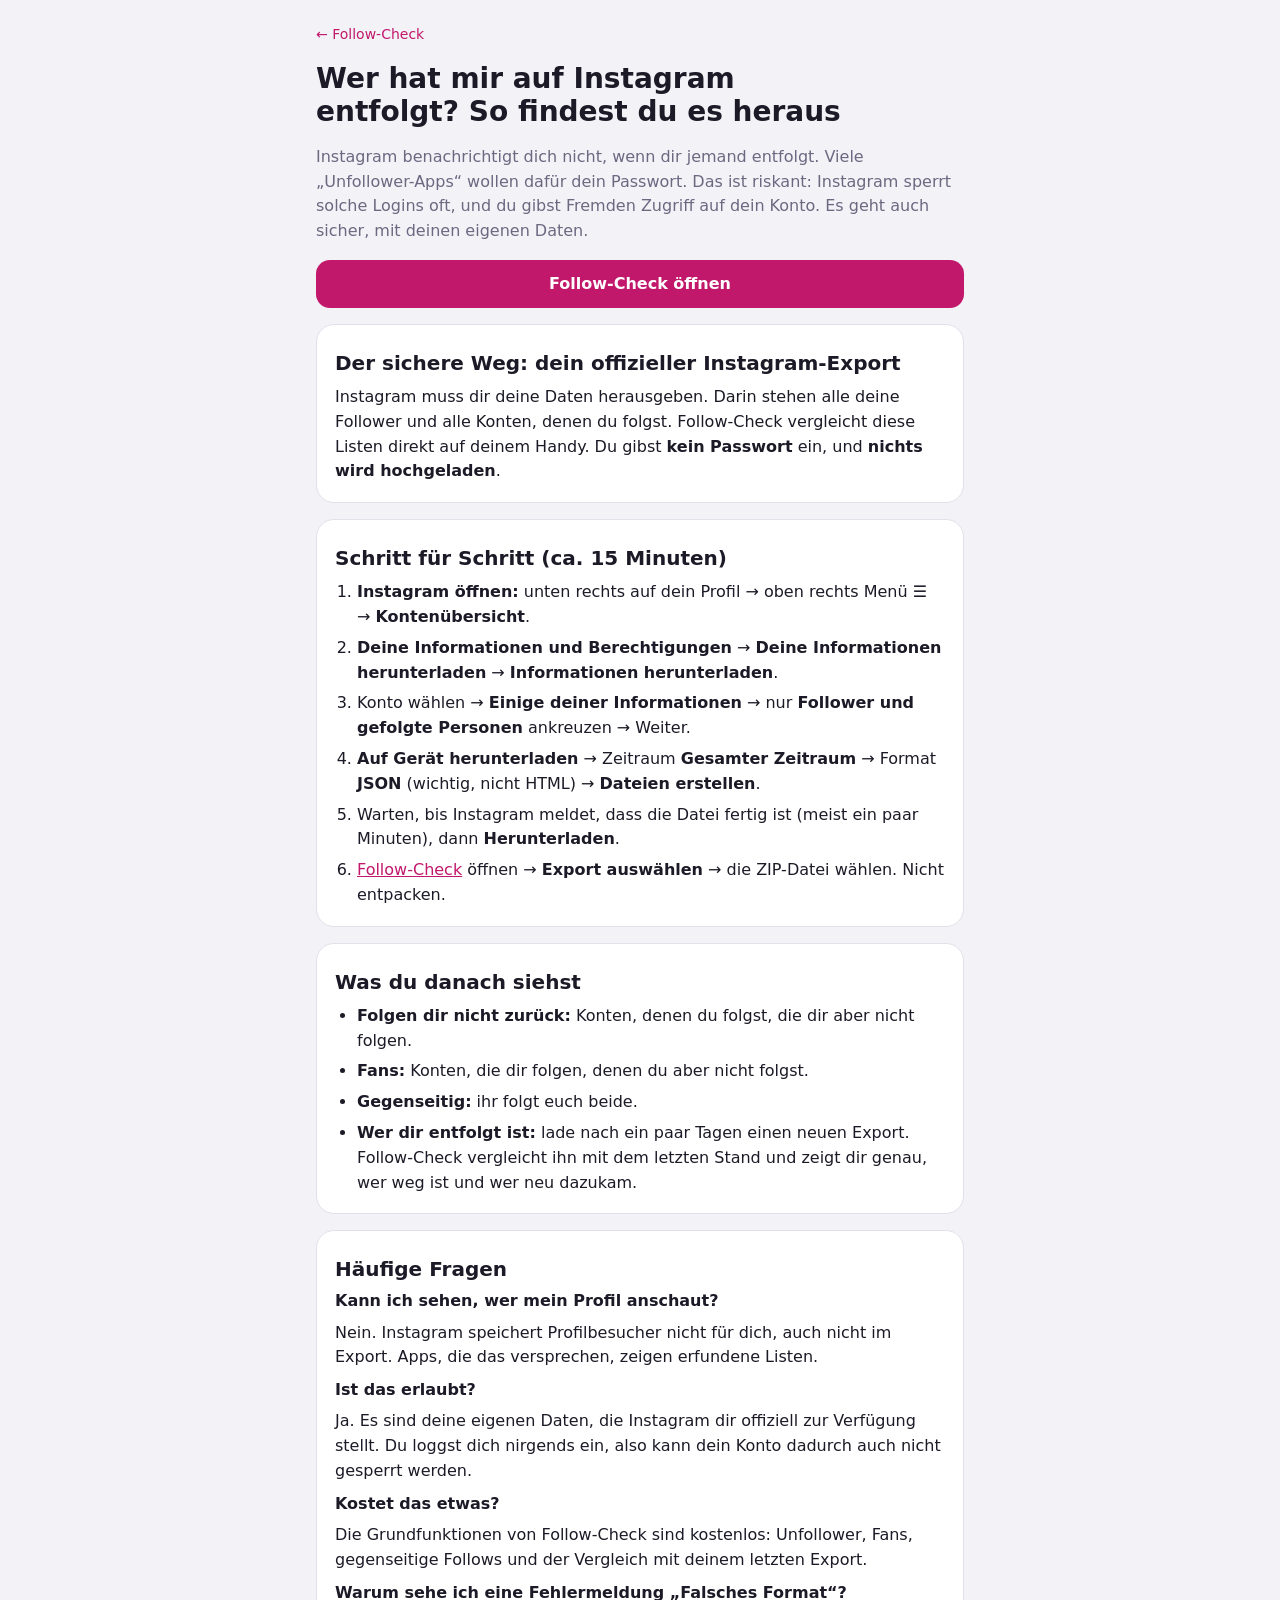
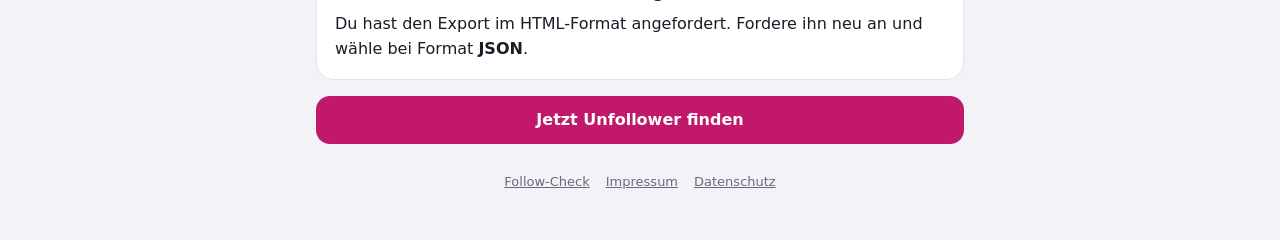
==== anleitung-instagram-export.html @ 29539815 "Follow-Check als kleines Online-Business vorbereiten - index.html: richtiges HTML-Grundgerüst, SEO-M" ====
<!doctype html>
<html lang="de">
<head>
<meta charset="utf-8">
<meta name="viewport" content="width=device-width, initial-scale=1">
<title>Wer hat mir auf Instagram entfolgt? So findest du es heraus (ohne App, ohne Passwort)</title>
<meta name="description" content="Schritt-für-Schritt-Anleitung: Instagram-Datenexport herunterladen und sehen, wer dir entfolgt ist oder dir nicht zurückfolgt. Kostenlos, ohne Passwort, ohne riskante Unfollower-Apps.">
<meta property="og:title" content="Wer hat mir auf Instagram entfolgt? Anleitung ohne Passwort">
<meta property="og:description" content="So siehst du deine Unfollower mit dem offiziellen Instagram-Export.">
<meta property="og:type" content="article">
<meta property="og:locale" content="de_DE">
<link rel="stylesheet" href="site.css">
<script type="application/ld+json">
{
  "@context": "https://schema.org",
  "@type": "HowTo",
  "name": "Herausfinden, wer dir auf Instagram entfolgt ist",
  "inLanguage": "de",
  "totalTime": "PT15M",
  "step": [
    { "@type": "HowToStep", "name": "Kontenübersicht öffnen", "text": "Instagram öffnen, Profil, Menü ☰, Kontenübersicht." },
    { "@type": "HowToStep", "name": "Datenexport anfordern", "text": "Deine Informationen und Berechtigungen, Deine Informationen herunterladen, Informationen herunterladen." },
    { "@type": "HowToStep", "name": "Follower auswählen", "text": "Einige deiner Informationen, nur Follower und gefolgte Personen ankreuzen." },
    { "@type": "HowToStep", "name": "JSON wählen", "text": "Auf Gerät herunterladen, Gesamter Zeitraum, Format JSON, Dateien erstellen." },
    { "@type": "HowToStep", "name": "Herunterladen", "text": "Warten, bis Instagram die Datei fertig meldet, dann herunterladen." },
    { "@type": "HowToStep", "name": "In Follow-Check öffnen", "text": "Follow-Check öffnen und die ZIP-Datei auswählen." }
  ]
}
</script>
</head>
<body>
<div class="wrap">
  <a class="back" href="./">← Follow-Check</a>
  <h1>Wer hat mir auf Instagram entfolgt? So findest du es heraus</h1>
  <p class="muted">Instagram benachrichtigt dich nicht, wenn dir jemand entfolgt. Viele „Unfollower-Apps“ wollen dafür dein Passwort. Das ist riskant: Instagram sperrt solche Logins oft, und du gibst Fremden Zugriff auf dein Konto. Es geht auch sicher, mit deinen eigenen Daten.</p>

  <a class="btn" href="./">Follow-Check öffnen</a>

  <section class="panel">
    <h2>Der sichere Weg: dein offizieller Instagram-Export</h2>
    <p>Instagram muss dir deine Daten herausgeben. Darin stehen alle deine Follower und alle Konten, denen du folgst. Follow-Check vergleicht diese Listen direkt auf deinem Handy. Du gibst <b>kein Passwort</b> ein, und <b>nichts wird hochgeladen</b>.</p>
  </section>

  <section class="panel">
    <h2>Schritt für Schritt (ca. 15 Minuten)</h2>
    <ol>
      <li><b>Instagram öffnen:</b> unten rechts auf dein Profil → oben rechts Menü ☰ → <b>Kontenübersicht</b>.</li>
      <li><b>Deine Informationen und Berechtigungen</b> → <b>Deine Informationen herunterladen</b> → <b>Informationen herunterladen</b>.</li>
      <li>Konto wählen → <b>Einige deiner Informationen</b> → nur <b>Follower und gefolgte Personen</b> ankreuzen → Weiter.</li>
      <li><b>Auf Gerät herunterladen</b> → Zeitraum <b>Gesamter Zeitraum</b> → Format <b>JSON</b> (wichtig, nicht HTML) → <b>Dateien erstellen</b>.</li>
      <li>Warten, bis Instagram meldet, dass die Datei fertig ist (meist ein paar Minuten), dann <b>Herunterladen</b>.</li>
      <li><a href="./">Follow-Check</a> öffnen → <b>Export auswählen</b> → die ZIP-Datei wählen. Nicht entpacken.</li>
    </ol>
  </section>

  <section class="panel">
    <h2>Was du danach siehst</h2>
    <ul>
      <li><b>Folgen dir nicht zurück:</b> Konten, denen du folgst, die dir aber nicht folgen.</li>
      <li><b>Fans:</b> Konten, die dir folgen, denen du aber nicht folgst.</li>
      <li><b>Gegenseitig:</b> ihr folgt euch beide.</li>
      <li><b>Wer dir entfolgt ist:</b> lade nach ein paar Tagen einen neuen Export. Follow-Check vergleicht ihn mit dem letzten Stand und zeigt dir genau, wer weg ist und wer neu dazukam.</li>
    </ul>
  </section>

  <section class="panel">
    <h2>Häufige Fragen</h2>
    <h3>Kann ich sehen, wer mein Profil anschaut?</h3>
    <p>Nein. Instagram speichert Profilbesucher nicht für dich, auch nicht im Export. Apps, die das versprechen, zeigen erfundene Listen.</p>
    <h3>Ist das erlaubt?</h3>
    <p>Ja. Es sind deine eigenen Daten, die Instagram dir offiziell zur Verfügung stellt. Du loggst dich nirgends ein, also kann dein Konto dadurch auch nicht gesperrt werden.</p>
    <h3>Kostet das etwas?</h3>
    <p>Die Grundfunktionen von Follow-Check sind kostenlos: Unfollower, Fans, gegenseitige Follows und der Vergleich mit deinem letzten Export.</p>
    <h3>Warum sehe ich eine Fehlermeldung „Falsches Format“?</h3>
    <p>Du hast den Export im HTML-Format angefordert. Fordere ihn neu an und wähle bei Format <b>JSON</b>.</p>
  </section>

  <a class="btn" href="./">Jetzt Unfollower finden</a>

  <footer><a href="./">Follow-Check</a><a href="impressum.html">Impressum</a><a href="datenschutz.html">Datenschutz</a></footer>
</div>
</body>
</html>
---- site.css ----
/* Gemeinsamer Stil für die Unterseiten (Impressum, Datenschutz, Anleitung) */
:root {
  --bg: #f3f2f7; --surface: #ffffff; --line: #e2e0ea; --fg: #1c1a26; --muted: #6c6880;
  --accent: #c2186b; --accent-soft: #fbe3ef; --warn-soft: #fdecd9;
  --display: "Avenir Next", "Segoe UI Variable Display", system-ui, -apple-system, sans-serif;
  --body: system-ui, -apple-system, "Segoe UI", Roboto, sans-serif;
}
@media (prefers-color-scheme: dark) {
  :root:not([data-theme="light"]) {
    --bg: #121019; --surface: #1c1926; --line: #2e2a3c; --fg: #efedf5; --muted: #9c97b0;
    --accent: #f0629f; --accent-soft: #3a1a2b; --warn-soft: #3a2614; color-scheme: dark;
  }
}
:root[data-theme="dark"] {
  --bg: #121019; --surface: #1c1926; --line: #2e2a3c; --fg: #efedf5; --muted: #9c97b0;
  --accent: #f0629f; --accent-soft: #3a1a2b; --warn-soft: #3a2614; color-scheme: dark;
}
* { box-sizing: border-box; }
body { margin: 0; background: var(--bg); color: var(--fg); font-family: var(--body); font-size: 16px; line-height: 1.55; }
.wrap { max-width: 680px; margin: 0 auto; padding: 24px 16px 48px; display: flex; flex-direction: column; gap: 16px; }
h1, h2, h3 { font-family: var(--display); line-height: 1.2; margin: 0; text-wrap: balance; }
h1 { font-size: 28px; font-weight: 800; }
h2 { font-size: 20px; margin-top: 8px; }
h3 { font-size: 16px; }
p, ul, ol { margin: 0; }
ul, ol { padding-left: 22px; display: flex; flex-direction: column; gap: 6px; }
a { color: var(--accent); }
.muted { color: var(--muted); }
.small { font-size: 14px; }
.panel { background: var(--surface); border: 1px solid var(--line); border-radius: 18px; padding: 18px; display: flex; flex-direction: column; gap: 10px; }
.todo { background: var(--warn-soft); padding: 0 4px; border-radius: 4px; font-weight: 600; }
.btn { display: inline-flex; align-items: center; justify-content: center; min-height: 48px; padding: 0 20px; border-radius: 14px;
  background: var(--accent); color: #fff; font-weight: 600; text-decoration: none; }
.back { font-size: 14px; text-decoration: none; }
footer { display: flex; flex-wrap: wrap; gap: 6px 16px; justify-content: center; font-size: 13px; color: var(--muted); padding-top: 12px; }
footer a { color: var(--muted); }
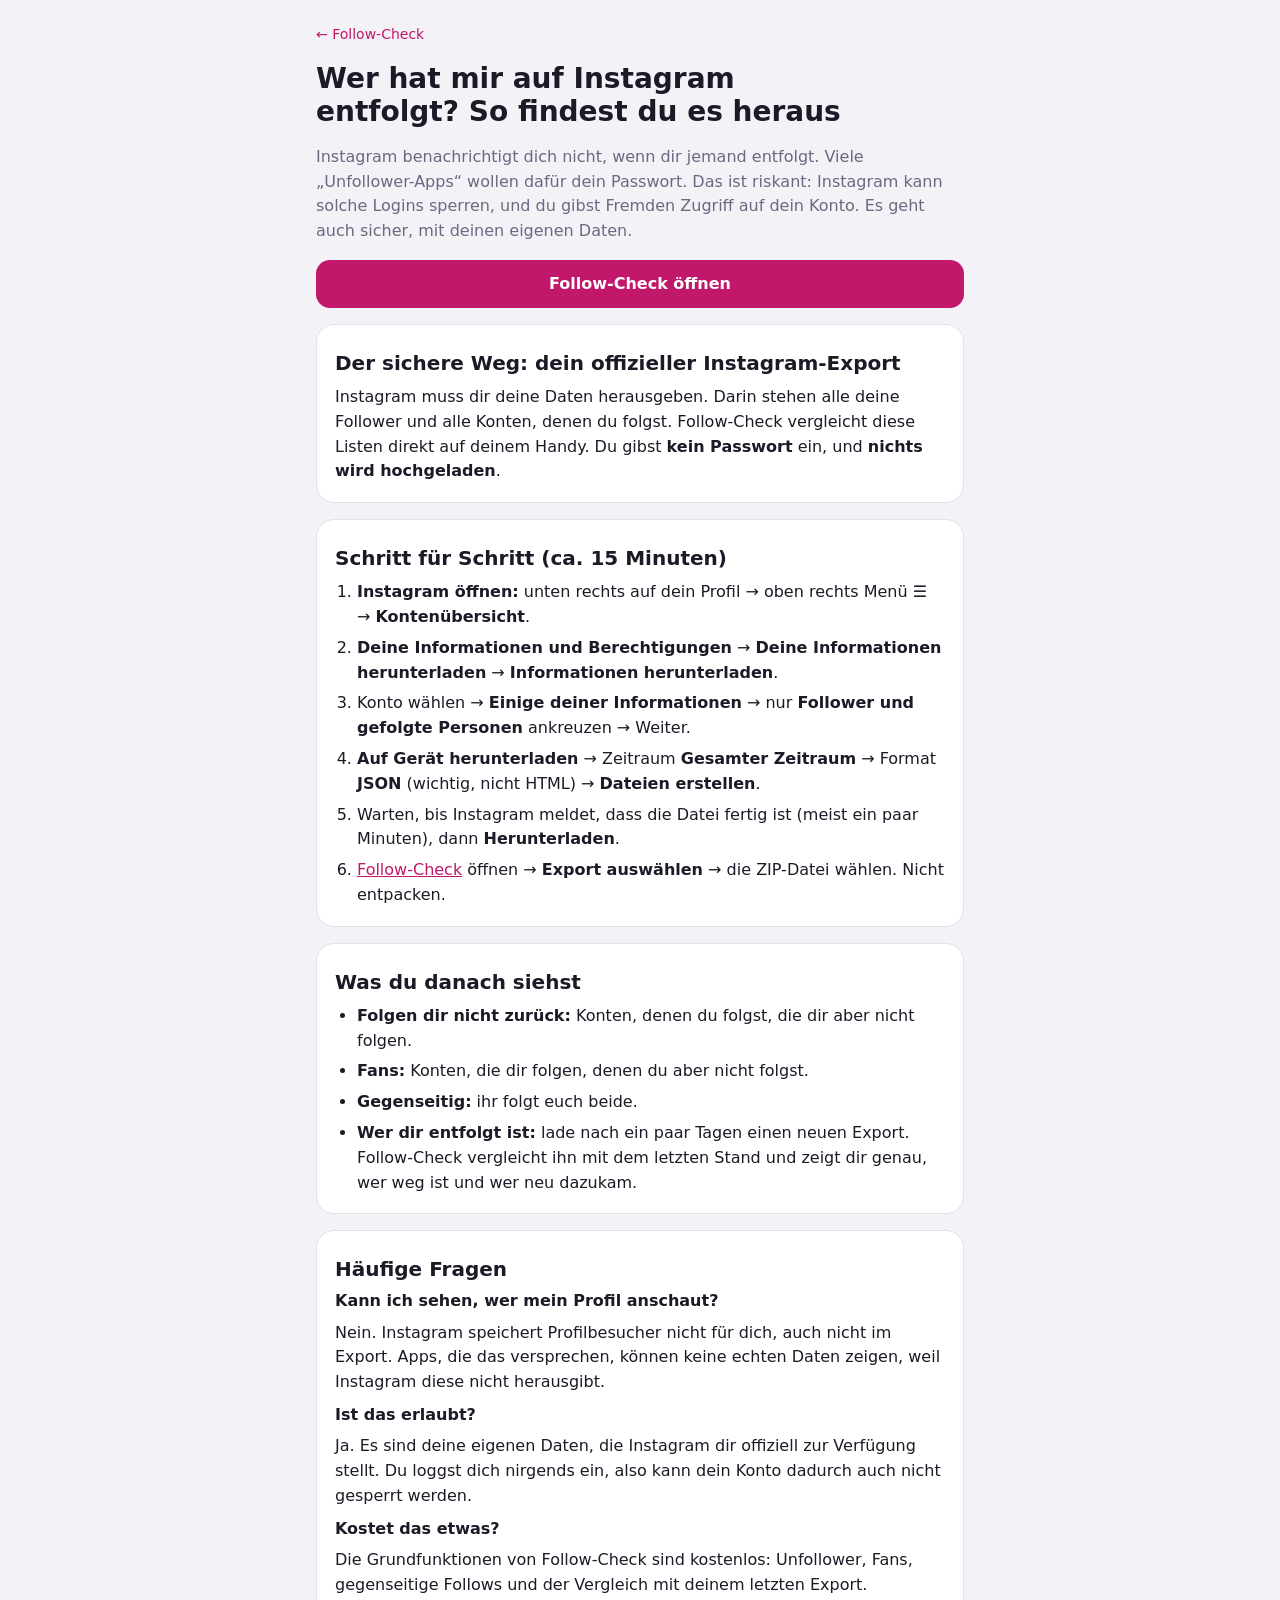
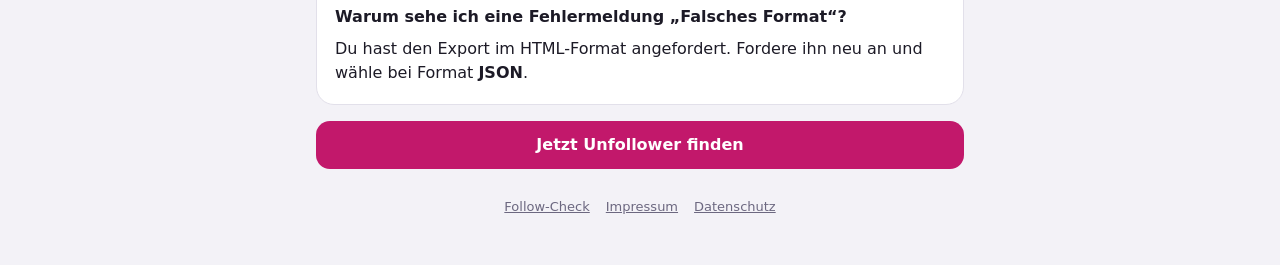
==== commit 4bd96af7: "Rechtliche Prüfung: Impressum, Datenschutz und Texte korrigiert - Impressum: Hinweis auf eingestellt" ====
--- a/anleitung-instagram-export.html
+++ b/anleitung-instagram-export.html
@@ -32,7 +32,7 @@
 <div class="wrap">
   <a class="back" href="./">← Follow-Check</a>
   <h1>Wer hat mir auf Instagram entfolgt? So findest du es heraus</h1>
-  <p class="muted">Instagram benachrichtigt dich nicht, wenn dir jemand entfolgt. Viele „Unfollower-Apps“ wollen dafür dein Passwort. Das ist riskant: Instagram sperrt solche Logins oft, und du gibst Fremden Zugriff auf dein Konto. Es geht auch sicher, mit deinen eigenen Daten.</p>
+  <p class="muted">Instagram benachrichtigt dich nicht, wenn dir jemand entfolgt. Viele „Unfollower-Apps“ wollen dafür dein Passwort. Das ist riskant: Instagram kann solche Logins sperren, und du gibst Fremden Zugriff auf dein Konto. Es geht auch sicher, mit deinen eigenen Daten.</p>
 
   <a class="btn" href="./">Follow-Check öffnen</a>
 
@@ -66,7 +66,7 @@
   <section class="panel">
     <h2>Häufige Fragen</h2>
     <h3>Kann ich sehen, wer mein Profil anschaut?</h3>
-    <p>Nein. Instagram speichert Profilbesucher nicht für dich, auch nicht im Export. Apps, die das versprechen, zeigen erfundene Listen.</p>
+    <p>Nein. Instagram speichert Profilbesucher nicht für dich, auch nicht im Export. Apps, die das versprechen, können keine echten Daten zeigen, weil Instagram diese nicht herausgibt.</p>
     <h3>Ist das erlaubt?</h3>
     <p>Ja. Es sind deine eigenen Daten, die Instagram dir offiziell zur Verfügung stellt. Du loggst dich nirgends ein, also kann dein Konto dadurch auch nicht gesperrt werden.</p>
     <h3>Kostet das etwas?</h3>
